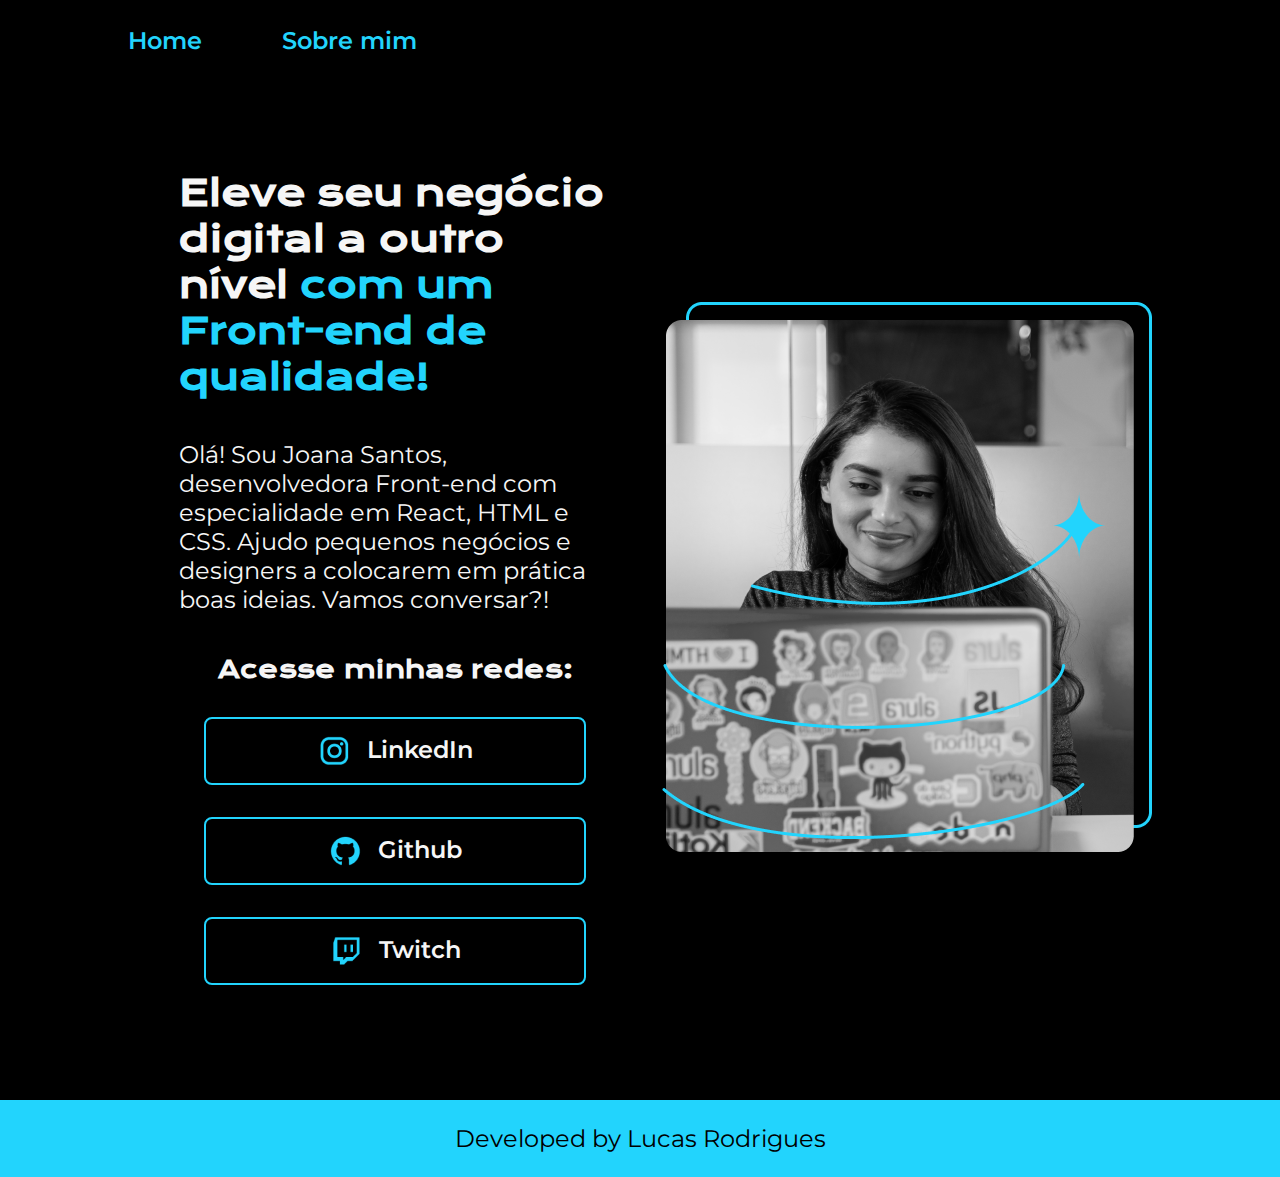
==== index.html @ c723ba14 "initial-commit" ====
<!DOCTYPE html>
<html lang="pt-br">
<head>
    <meta charset="UTF-8">
    <meta http-equiv="X-UA-Compatible" content="IE=edge">
    <meta name="viewport" content="width=device-width, initial-scale=1.0">
    <link rel="stylesheet" href="./styles/style.css">
    <title>Portifólio</title>
</head>
<body>
    <header class="cabecalho">
        <nav class="cabecalho__menu">
            <a class="cabecalho__menu__link" href="./index.html">Home</a>
            <a class="cabecalho__menu__link" href="./about.html">Sobre mim</a>
        </nav>
    </header>
    <main class="conteudo">
        <section class="conteudo__texto">
            <h1 class="conteudo__texto__titulo">Eleve seu negócio digital a outro nível <strong class="titulo-personalizado">com um Front-end de qualidade!</strong></h1>
            <p class="conteudo__texto__paragrafo">Olá! Sou Joana Santos, desenvolvedora Front-end com especialidade em React, HTML e CSS. Ajudo pequenos negócios e designers a colocarem em prática boas ideias. Vamos conversar?!</p>
            <div class="conteudo__texto__botoes">
                <h2 class="conteudo__texto__subtitulo">Acesse minhas redes:</h2>
                <a class="conteudo__texto__botoes__botoes" href="https://instagram.com/luzquinhasz/">
                    <img src="./images/instagram.png" alt="instagram logotipo">
                    LinkedIn
                </a>
                <a class="conteudo__texto__botoes__botoes" href="https://github.com/lucaszrsilva">
                    <img src="./images/github.png" alt="github logotipo">
                    Github
                </a>
                <a class="conteudo__texto__botoes__botoes" href="https://github.com/lucaszrsilva">
                    <img src="./images/twitch.png" alt="twitch logotipo">
                    Twitch
                </a>
            </div>
        </section>
        <img src="./images/Imagem.png" alt="Pessoa na frente de um notebook">
    </main>
    <footer class="rodape">
        <p>Developed by Lucas Rodrigues</p>
    </footer> 
</body>
</html>
---- styles/style.css ----
@import url('https://fonts.googleapis.com/css2?family=Krona+One&family=Montserrat:wght@400;600&display=swap');

:root {
    --main-color: #000000;
    --secondary-color-: #F6F6F6;
    --tertiary-color: #22D4FD;
    --hover-button-color: #272727;
    --hover-header-color: #383838;

    --main-font: 'Montserrat', sans-serif;
    --secondary-color: 'Krona One', sans-serif;
}

* {
    margin: 0px;
    padding: 0px;
}


body {
    height: 100vh;
    box-sizing: border-box;
    background-color: var(--main-color);
    color: var(--secondary-color-);
}

.cabecalho {
    padding: 2% 0 0 10%
}

.cabecalho__menu {
    display: flex; 
    gap: 80px;
}

.cabecalho__menu__link {
    text-decoration: none;
    color: var(--tertiary-color);
    font-family: 'Montserrat', sans-serif;
    font-size: 24px;
    font-weight: 600;
}

.cabecalho__menu__link:hover{
    color: var(--hover-header-color);
}

.titulo-personalizado {
    color:  var(--tertiary-color);
}

.conteudo {
    padding: 5% 10%;
    display: flex;
    align-items: center;
    justify-content: space-between;
}

.conteudo__texto {
    padding: 5%;
    display: flex;
    flex-direction: column;
    gap: 40px
}

.conteudo__texto__titulo {
    font-size: 36px;
    font-family: 'Krona One', sans-serif;
}
.conteudo__texto__paragrafo {
    font-size: 24px;
    font-family: 'Montserrat', sans-serif;
    font-weight: 400;
}

.conteudo__texto__subtitulo {
    font-size: 24px;
    font-family: 'Krona One', sans-serif; 
}

.conteudo__texto__botoes {
    display: flex;
    flex-direction: column;
    align-items: center;
    gap: 32px;
}

.conteudo__texto__botoes__botoes {
    display: flex;
    justify-content: center;
    gap: 16px;
    border: 2px solid  var(--tertiary-color);
    width: 378px;
    border-radius: 8px;
    text-align: center;
    font-size: 24px;
    padding-top: 16px;
    padding-bottom: 16px;
    text-decoration: none;
    color: var(--secondary-color-);
    font-family: 'Montserrat', sans-serif;
    font-weight: 600;
}

.conteudo__texto__botoes__botoes:hover {
    background-color: var(--hover-button-color);
    width: 390px;
    padding-top: 17px;
    padding-bottom: 17px;
}

.rodape {
    color: var(--main-color);
    background-color: var(--tertiary-color);
    padding: 24px;
    text-align: center;
    font-family: 'Montserrat', sans-serif;
    font-size: 24px;
    font-weight: 400;
}
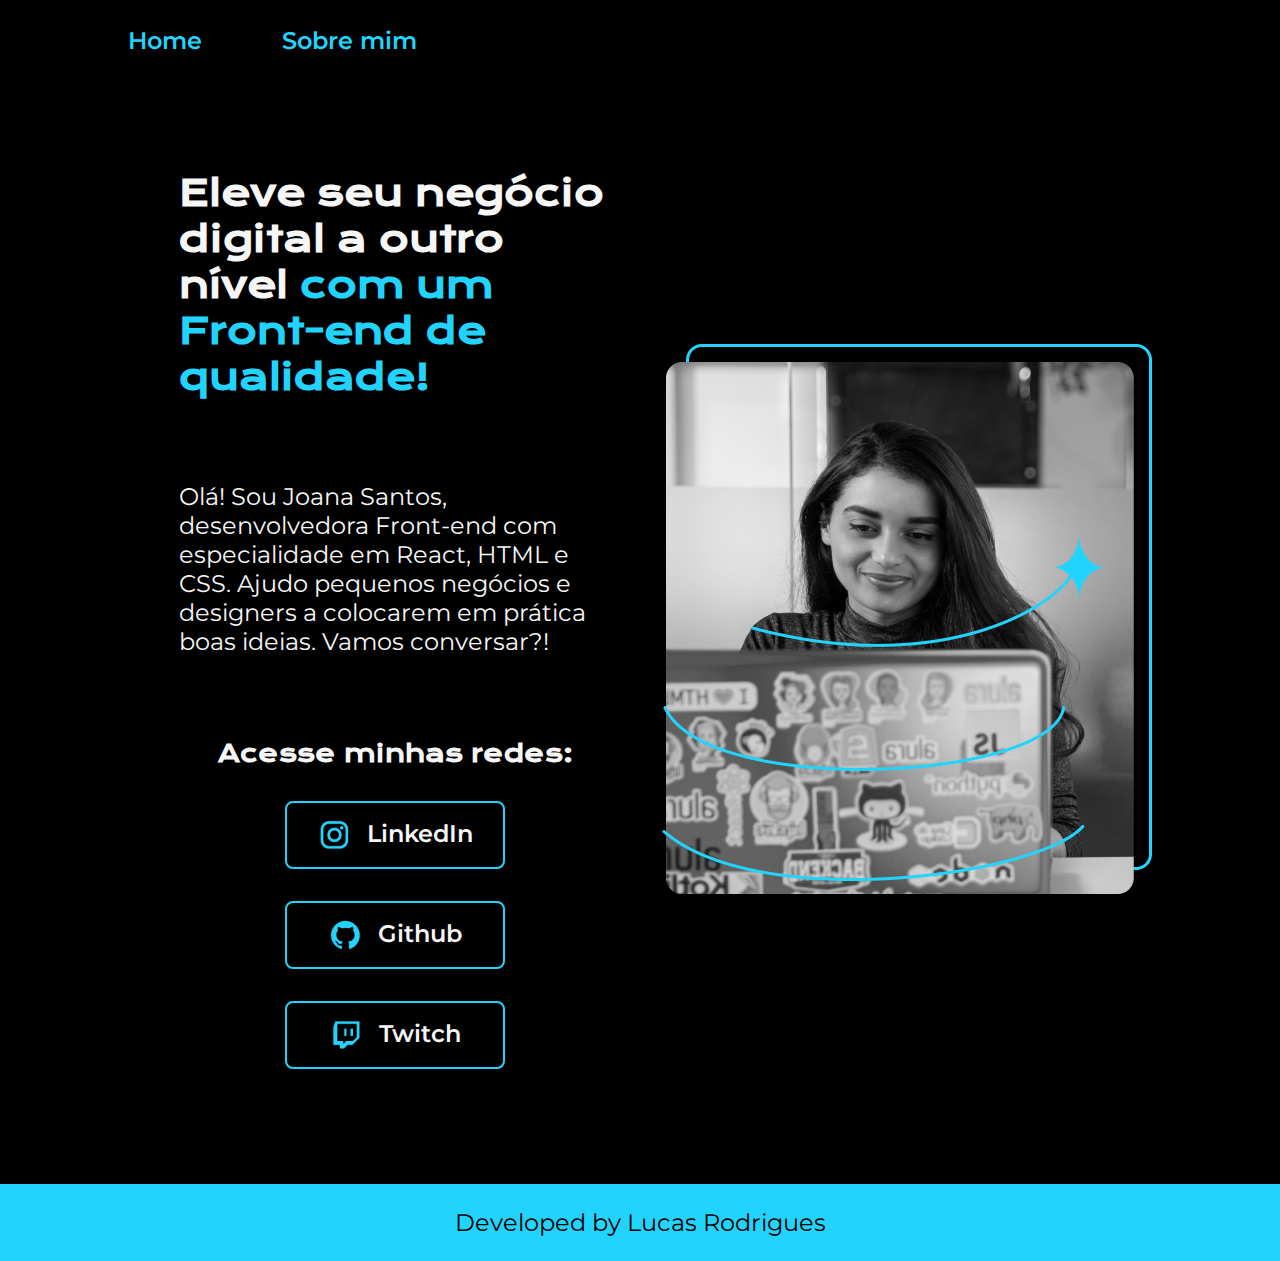
==== commit d6086581: "second commit" ====
--- a/index.html
+++ b/index.html
@@ -34,7 +34,7 @@
                 </a>
             </div>
         </section>
-        <img src="./images/Imagem.png" alt="Pessoa na frente de um notebook">
+        <img class="conteudo__imagem" src="./images/Imagem.png" alt="Pessoa na frente de um notebook">
     </main>
     <footer class="rodape">
         <p>Developed by Lucas Rodrigues</p>
--- a/styles/style.css
+++ b/styles/style.css
@@ -8,7 +8,7 @@
     --hover-header-color: #383838;
 
     --main-font: 'Montserrat', sans-serif;
-    --secondary-color: 'Krona One', sans-serif;
+    --secondary-font: 'Krona One', sans-serif;
 }
 
 * {
@@ -36,8 +36,8 @@
 .cabecalho__menu__link {
     text-decoration: none;
     color: var(--tertiary-color);
-    font-family: 'Montserrat', sans-serif;
-    font-size: 24px;
+    font-family: var(--main-font);
+    font-size: 1.5rem;
     font-weight: 600;
 }
 
@@ -57,25 +57,26 @@
 }
 
 .conteudo__texto {
+    width: 50%;
     padding: 5%;
     display: flex;
     flex-direction: column;
-    gap: 40px
+    gap: 82px
 }
 
 .conteudo__texto__titulo {
-    font-size: 36px;
-    font-family: 'Krona One', sans-serif;
+    font-size: 2.25rem;
+    font-family: var(--secondary-font);
 }
 .conteudo__texto__paragrafo {
-    font-size: 24px;
-    font-family: 'Montserrat', sans-serif;
+    font-size: 1.5rem;
+    font-family: var(--main-font);
     font-weight: 400;
 }
 
 .conteudo__texto__subtitulo {
-    font-size: 24px;
-    font-family: 'Krona One', sans-serif; 
+    font-size: 1.5rem;
+    font-family: var(--secondary-font); 
 }
 
 .conteudo__texto__botoes {
@@ -90,23 +91,27 @@
     justify-content: center;
     gap: 16px;
     border: 2px solid  var(--tertiary-color);
-    width: 378px;
+    width: 50%;
     border-radius: 8px;
     text-align: center;
-    font-size: 24px;
+    font-size: 1.5rem;
     padding-top: 16px;
     padding-bottom: 16px;
     text-decoration: none;
     color: var(--secondary-color-);
-    font-family: 'Montserrat', sans-serif;
+    font-family: var(--main-font);
     font-weight: 600;
 }
 
 .conteudo__texto__botoes__botoes:hover {
     background-color: var(--hover-button-color);
-    width: 390px;
+    width: 60%;
     padding-top: 17px;
     padding-bottom: 17px;
+}
+
+.conteudo__imagem {
+    width: 50%;
 }
 
 .rodape {
@@ -114,7 +119,26 @@
     background-color: var(--tertiary-color);
     padding: 24px;
     text-align: center;
-    font-family: 'Montserrat', sans-serif;
-    font-size: 24px;
+    font-family: var(--main-font);
+    font-size: 1.5rem;
     font-weight: 400;
 }
+
+@media (max-width: 1200px) {
+    .cabecalho{
+        padding: 10%;
+    }
+
+    .cabecalho__menu {
+        justify-content: center;
+    }
+
+    .conteudo {
+        flex-direction: column-reverse;
+        padding: 3%;
+     }
+
+     .conteudo__texto {
+        width: auto;
+     }
+}